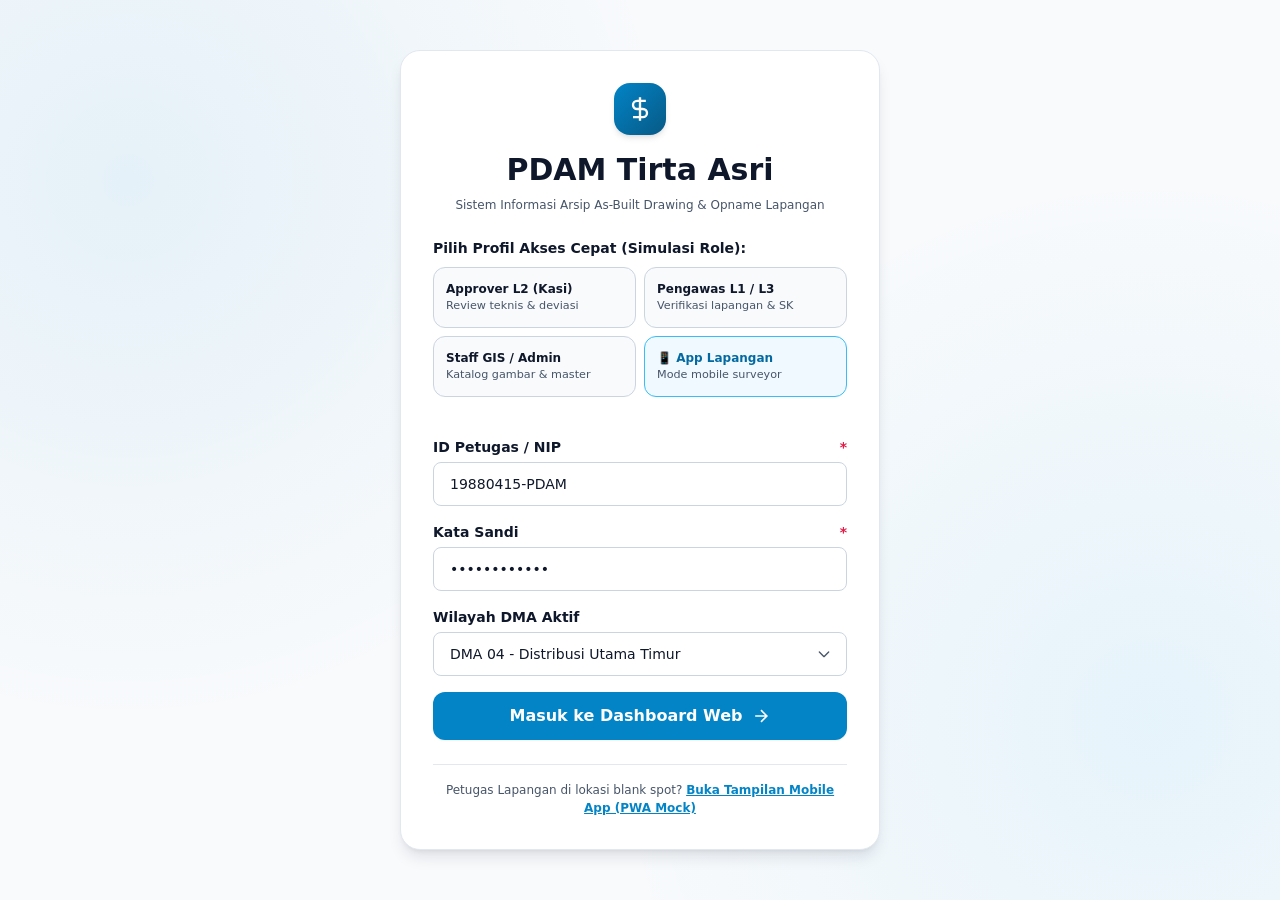
==== index.html @ b968c9d6 "feat: inisialisasi prototipe arsip as-built drawing dan opname lapangan pdam" ====
<!DOCTYPE html>
<html lang="id">
<head>
  <meta charset="UTF-8">
  <meta name="viewport" content="width=device-width, initial-scale=1.0">
  <title>Login - Sistem Arsip As-Built Drawing & Opname Lapangan PDAM</title>
  <link rel="stylesheet" href="css/00-tokens.css">
  <link rel="stylesheet" href="css/01-reset.css">
  <link rel="stylesheet" href="css/02-components.css">
  <link rel="stylesheet" href="css/03-web-layout.css">
  <style>
    .auth-page {
      min-height: 100vh;
      min-height: 100dvh;
      display: flex;
      align-items: center;
      justify-content: center;
      background: radial-gradient(circle at 10% 20%, rgba(2, 132, 199, 0.08) 0%, transparent 40%),
                  radial-gradient(circle at 90% 80%, rgba(14, 165, 233, 0.08) 0%, transparent 40%),
                  var(--color-bg-base);
      padding: var(--space-4);
    }
    .auth-card {
      width: 100%;
      max-width: 480px;
      background-color: var(--color-bg-card);
      border: 1px solid var(--color-border-subtle);
      border-radius: var(--radius-2xl);
      box-shadow: var(--shadow-lg);
      padding: var(--space-8);
      display: flex;
      flex-direction: column;
      gap: var(--space-6);
    }
    .auth-header {
      display: flex;
      flex-direction: column;
      align-items: center;
      text-align: center;
      gap: var(--space-2);
    }
    .auth-logo {
      width: 52px;
      height: 52px;
      border-radius: var(--radius-xl);
      background: linear-gradient(135deg, var(--sky-600), var(--sky-800));
      display: flex;
      align-items: center;
      justify-content: center;
      color: #ffffff;
      box-shadow: var(--shadow-md);
      margin-bottom: var(--space-2);
    }
    .role-grid {
      display: grid;
      grid-template-columns: repeat(2, 1fr);
      gap: var(--space-2);
      margin-bottom: var(--space-4);
    }
    .role-card {
      display: flex;
      flex-direction: column;
      padding: var(--space-3);
      border: 1.5px solid var(--color-border-default);
      border-radius: var(--radius-lg);
      cursor: pointer;
      transition: all var(--transition-fast);
      text-decoration: none;
      color: var(--color-text-main);
      background-color: var(--color-bg-card-subtle);
    }
    .role-card:hover {
      border-color: var(--color-primary-base);
      background-color: var(--color-primary-surface);
      transform: translateY(-2px);
    }
    .role-card__title {
      font-size: var(--font-xs);
      font-weight: var(--font-bold);
      color: var(--color-text-main);
    }
    .role-card__desc {
      font-size: 0.7rem;
      color: var(--color-text-muted);
    }
  </style>
</head>
<body class="auth-page">
  <main class="auth-card">
    <div class="auth-header">
      <div class="auth-logo" aria-hidden="true">
        <svg width="28" height="28" viewBox="0 0 24 24" fill="none" stroke="currentColor" stroke-width="2">
          <path d="M12 2v20M17 5H9.5a3.5 3.5 0 0 0 0 7h5a3.5 3.5 0 0 1 0 7H6"/>
        </svg>
      </div>
      <h1>PDAM Tirta Asri</h1>
      <p class="form-hint">Sistem Informasi Arsip As-Built Drawing & Opname Lapangan</p>
    </div>

    <!-- Simulasi Peran Cepat -->
    <div>
      <span class="form-label" style="margin-bottom: var(--space-2);">Pilih Profil Akses Cepat (Simulasi Role):</span>
      <div class="role-grid">
        <a href="dashboard.html" class="role-card">
          <span class="role-card__title">Approver L2 (Kasi)</span>
          <span class="role-card__desc">Review teknis & deviasi</span>
        </a>
        <a href="approval-inbox.html" class="role-card">
          <span class="role-card__title">Pengawas L1 / L3</span>
          <span class="role-card__desc">Verifikasi lapangan & SK</span>
        </a>
        <a href="dokumen-list.html" class="role-card">
          <span class="role-card__title">Staff GIS / Admin</span>
          <span class="role-card__desc">Katalog gambar & master</span>
        </a>
        <a href="app/index.html" class="role-card" style="border-color: var(--sky-400); background-color: var(--sky-50);">
          <span class="role-card__title" style="color: var(--sky-700);">📱 App Lapangan</span>
          <span class="role-card__desc">Mode mobile surveyor</span>
        </a>
      </div>
    </div>

    <!-- Form Login Standar -->
    <form action="dashboard.html" method="get">
      <div class="form-group">
        <label for="username" class="form-label">ID Petugas / NIP <span class="required">*</span></label>
        <input type="text" id="username" name="username" class="form-control" placeholder="Contoh: 19880415-PDAM" required value="19880415-PDAM">
      </div>

      <div class="form-group">
        <label for="password" class="form-label">Kata Sandi <span class="required">*</span></label>
        <input type="password" id="password" name="password" class="form-control" placeholder="••••••••" required value="pdamasri2026">
      </div>

      <div class="form-group">
        <label for="dma-zone" class="form-label">Wilayah DMA Aktif</label>
        <select id="dma-zone" name="dma-zone" class="form-select">
          <option value="dma-all">Semua Wilayah Pelayanan (Kantor Pusat)</option>
          <option value="dma-01">DMA 01 - Sukamaju Utara</option>
          <option value="dma-02">DMA 02 - Sukamaju Selatan</option>
          <option value="dma-04" selected>DMA 04 - Distribusi Utama Timur</option>
        </select>
      </div>

      <button type="submit" class="btn btn--primary btn--full btn--lg">
        <span>Masuk ke Dashboard Web</span>
        <svg width="20" height="20" viewBox="0 0 24 24" fill="none" stroke="currentColor" stroke-width="2">
          <path d="M5 12h14M12 5l7 7-7 7"/>
        </svg>
      </button>
    </form>

    <div style="text-align: center; border-top: 1px solid var(--color-border-subtle); padding-top: var(--space-4);">
      <p class="form-hint">Petugas Lapangan di lokasi blank spot? 
        <a href="app/index.html" style="color: var(--color-primary-base); font-weight: var(--font-bold); text-decoration: underline;">
          Buka Tampilan Mobile App (PWA Mock)
        </a>
      </p>
    </div>
  </main>
</body>
</html>
---- css/00-tokens.css ----
/**
 * ====================================================================
 * ARSIP AS-BUILT DRAWING & OPNAME LAPANGAN (PDAM / BUMD)
 * 00-tokens.css - Design Tokens & Global CSS Variables
 * ====================================================================
 * Mematuhi: .agent/rules/03-desain-ui.md & WCAG 2.1 AA
 * Spacing: Skala kelipatan 4px & 8px
 * Radius: Sudut membulat (tanpa sudut lancip)
 * ====================================================================
 */

:root {
  /* --- PALET WARNA INTI (MENGACU SLATE & SKY PALETTE) --- */
  --sky-50: #f0f9ff;
  --sky-100: #e0f2fe;
  --sky-200: #bae6fd;
  --sky-300: #7dd3fc;
  --sky-400: #38bdf8;
  --sky-500: #0ea5e9;
  --sky-600: #0284c7; /* Primary Brand PDAM */
  --sky-700: #0369a1; /* Primary Hover / High Contrast */
  --sky-800: #075985;
  --sky-900: #0c4a6e;
  --sky-950: #082f49;

  --slate-50: #f8fafc;
  --slate-100: #f1f5f9;
  --slate-200: #e2e8f0;
  --slate-300: #cbd5e1;
  --slate-400: #94a3b8;
  --slate-500: #64748b;
  --slate-600: #475569;
  --slate-700: #334155;
  --slate-800: #1e293b;
  --slate-900: #0f172a;
  --slate-950: #020617;

  /* Status Colors (WCAG AA Compliant Text & BG Pairs) */
  --green-50: #f0fdf4;
  --green-100: #dcfce7;
  --green-600: #16a34a;
  --green-700: #15803d; /* Text contrast >= 4.5:1 on green-100 */
  --green-800: #166534;

  --amber-50: #fffbeb;
  --amber-100: #fef3c7;
  --amber-600: #d97706;
  --amber-700: #b45309; /* Text contrast >= 4.5:1 on amber-100 */
  --amber-800: #92400e;

  --rose-50: #fff1f2;
  --rose-100: #ffe4e6;
  --rose-600: #e11d48;
  --rose-700: #be123c; /* Text contrast >= 4.5:1 on rose-100 */
  --rose-800: #9f1239;

  --blue-50: #eff6ff;
  --blue-100: #dbeafe;
  --blue-600: #2563eb;
  --blue-700: #1d4ed8;

  /* --- SEMANTIC TOKENS: TEMA TERANG (DEFAULT) --- */
  --color-primary-base: var(--sky-600);
  --color-primary-hover: var(--sky-700);
  --color-primary-active: var(--sky-800);
  --color-primary-surface: var(--sky-50);
  --color-primary-subtle: var(--sky-100);
  --color-primary-text: #ffffff;
  --color-primary-border: var(--sky-300);

  --color-bg-base: var(--slate-50);
  --color-bg-surface: #ffffff;
  --color-bg-card: #ffffff;
  --color-bg-card-subtle: var(--slate-50);
  --color-bg-alt: var(--slate-100);
  --color-bg-overlay: rgba(15, 23, 42, 0.6);

  --color-text-main: var(--slate-900);
  --color-text-muted: var(--slate-600);
  --color-text-subtle: var(--slate-400);
  --color-text-inverse: #ffffff;

  --color-border-subtle: var(--slate-200);
  --color-border-default: var(--slate-300);
  --color-border-strong: var(--slate-400);

  /* Status Semantic */
  --color-success-bg: var(--green-100);
  --color-success-text: var(--green-700);
  --color-success-border: #86efac;
  --color-success-base: var(--green-600);

  --color-warning-bg: var(--amber-100);
  --color-warning-text: var(--amber-800);
  --color-warning-border: #fde047;
  --color-warning-base: var(--amber-600);

  --color-danger-bg: var(--rose-100);
  --color-danger-text: var(--rose-700);
  --color-danger-border: #fca5a5;
  --color-danger-base: var(--rose-600);

  --color-info-bg: var(--blue-100);
  --color-info-text: var(--blue-700);
  --color-info-border: #93c5fd;
  --color-info-base: var(--blue-600);

  /* Offline Indicator */
  --color-offline-bg: #fef3c7;
  --color-offline-text: #92400e;
  --color-offline-border: #f59e0b;

  /* --- SPACING TOKENS (GRID KELIPATAN 4PX / 8PX) --- */
  --space-1: 4px;
  --space-2: 8px;
  --space-3: 12px;
  --space-4: 16px;
  --space-5: 20px;
  --space-6: 24px;
  --space-7: 28px;
  --space-8: 32px;
  --space-10: 40px;
  --space-12: 48px;
  --space-16: 64px;
  --space-20: 80px;

  /* --- BORDER RADIUS (TANPA SUDUT LANCIP) --- */
  --radius-xs: 4px;
  --radius-sm: 6px;
  --radius-md: 8px;
  --radius-lg: 12px;
  --radius-xl: 16px;
  --radius-2xl: 20px;
  --radius-3xl: 28px;
  --radius-full: 9999px;

  /* --- TYPOGRAPHY --- */
  --font-family: 'Plus Jakarta Sans', system-ui, -apple-system, BlinkMacSystemFont, 'Segoe UI', Roboto, Helvetica, Arial, sans-serif;
  --font-mono: ui-monospace, SFMono-Regular, Menlo, Monaco, Consolas, 'Liberation Mono', 'Courier New', monospace;

  --font-xs: 0.75rem;    /* 12px */
  --font-sm: 0.875rem;   /* 14px */
  --font-base: 1rem;     /* 16px */
  --font-lg: 1.125rem;   /* 18px */
  --font-xl: 1.25rem;    /* 20px */
  --font-2xl: 1.5rem;    /* 24px */
  --font-3xl: 1.875rem;  /* 30px */

  --font-regular: 400;
  --font-medium: 500;
  --font-semibold: 600;
  --font-bold: 700;

  --leading-none: 1;
  --leading-tight: 1.25;
  --leading-snug: 1.375;
  --leading-normal: 1.5;
  --leading-relaxed: 1.625;

  /* --- ELEVASI & SHADOW (MATERIAL 3 INSPIRED) --- */
  --shadow-xs: 0 1px 2px 0 rgba(15, 23, 42, 0.05);
  --shadow-sm: 0 1px 3px 0 rgba(15, 23, 42, 0.1), 0 1px 2px -1px rgba(15, 23, 42, 0.1);
  --shadow-md: 0 4px 6px -1px rgba(15, 23, 42, 0.1), 0 2px 4px -2px rgba(15, 23, 42, 0.1);
  --shadow-lg: 0 10px 15px -3px rgba(15, 23, 42, 0.1), 0 4px 6px -4px rgba(15, 23, 42, 0.1);
  --shadow-xl: 0 20px 25px -5px rgba(15, 23, 42, 0.1), 0 8px 10px -6px rgba(15, 23, 42, 0.1);
  --shadow-bottom-sheet: 0 -8px 24px -4px rgba(15, 23, 42, 0.15);

  /* --- MOTION / TRANSITIONS --- */
  --transition-fast: 150ms cubic-bezier(0.4, 0, 0.2, 1);
  --transition-normal: 250ms cubic-bezier(0.4, 0, 0.2, 1);
  --transition-slow: 350ms cubic-bezier(0.4, 0, 0.2, 1);

  /* --- TARGET SENTUH MINIMUM --- */
  --min-touch-target: 44px;

  /* --- VIEWPORT & SAFE AREA --- */
  --sat: env(safe-area-inset-top, 0px);
  --sab: env(safe-area-inset-bottom, 0px);
  --sal: env(safe-area-inset-left, 0px);
  --sar: env(safe-area-inset-right, 0px);

  /* Dimensi Layout Standar */
  --sidebar-width: 260px;
  --sidebar-collapsed-width: 68px;
  --topbar-height: 64px;
}

/* --- TEMA GELAP (MANUAL VIA [data-theme="dark"] DAN MEDIA QUERY) --- */
[data-theme="dark"],
:root:has(#theme-dark:checked) {
  --color-primary-base: var(--sky-500);
  --color-primary-hover: var(--sky-400);
  --color-primary-active: var(--sky-600);
  --color-primary-surface: rgba(14, 165, 233, 0.15);
  --color-primary-subtle: rgba(14, 165, 233, 0.25);
  --color-primary-text: #ffffff;
  --color-primary-border: var(--sky-700);

  --color-bg-base: #0b1120;
  --color-bg-surface: #131c31;
  --color-bg-card: #18223c;
  --color-bg-card-subtle: #1e293b;
  --color-bg-alt: #1e293b;
  --color-bg-overlay: rgba(2, 6, 23, 0.8);

  --color-text-main: #f8fafc;
  --color-text-muted: #94a3b8;
  --color-text-subtle: #64748b;
  --color-text-inverse: #0f172a;

  --color-border-subtle: #1e293b;
  --color-border-default: #334155;
  --color-border-strong: #475569;

  /* Status Colors in Dark */
  --color-success-bg: rgba(22, 163, 74, 0.2);
  --color-success-text: #86efac;
  --color-success-border: #166534;

  --color-warning-bg: rgba(217, 119, 6, 0.2);
  --color-warning-text: #fde047;
  --color-warning-border: #854d0e;

  --color-danger-bg: rgba(225, 29, 72, 0.2);
  --color-danger-text: #fca5a5;
  --color-danger-border: #9f1239;

  --color-info-bg: rgba(37, 99, 235, 0.2);
  --color-info-text: #93c5fd;
  --color-info-border: #1e40af;

  --color-offline-bg: rgba(217, 119, 6, 0.25);
  --color-offline-text: #fde047;
  --color-offline-border: #d97706;

  --shadow-sm: 0 1px 3px 0 rgba(0, 0, 0, 0.4);
  --shadow-md: 0 4px 6px -1px rgba(0, 0, 0, 0.4);
  --shadow-lg: 0 10px 15px -3px rgba(0, 0, 0, 0.5);
}
---- css/02-components.css ----
/**
 * ====================================================================
 * ARSIP AS-BUILT DRAWING & OPNAME LAPANGAN (PDAM / BUMD)
 * 02-components.css - Reusable UI Components (Atomic Design)
 * ====================================================================
 * Mematuhi: .agent/rules/03-desain-ui.md
 * - Murni CSS3, Bebas JavaScript
 * - Interaktivitas dengan :target, :checked, :has(), dan <details>
 * - Target sentuh min 44px
 * - Tanpa sudut lancip (border-radius konsisten)
 * ====================================================================
 */

/* ====================================================================
   1. ATOMS: BUTTONS (.btn)
   ==================================================================== */
.btn {
  display: inline-flex;
  align-items: center;
  justify-content: center;
  gap: var(--space-2);
  min-height: var(--min-touch-target);
  padding: 0 var(--space-4);
  font-family: var(--font-family);
  font-size: var(--font-sm);
  font-weight: var(--font-semibold);
  line-height: var(--leading-none);
  border-radius: var(--radius-md);
  border: 1px solid transparent;
  transition: background-color var(--transition-fast), 
              border-color var(--transition-fast), 
              box-shadow var(--transition-fast), 
              transform var(--transition-fast);
  white-space: nowrap;
  user-select: none;
}

.btn:active {
  transform: translateY(1px);
}

.btn--primary {
  background-color: var(--color-primary-base);
  color: var(--color-primary-text);
  box-shadow: var(--shadow-xs);
}

.btn--primary:hover {
  background-color: var(--color-primary-hover);
  box-shadow: var(--shadow-sm);
}

.btn--secondary {
  background-color: var(--slate-100);
  color: var(--slate-800);
  border-color: var(--slate-200);
}

.btn--secondary:hover {
  background-color: var(--slate-200);
  border-color: var(--slate-300);
}

.btn--outline {
  background-color: transparent;
  color: var(--color-text-main);
  border-color: var(--color-border-default);
}

.btn--outline:hover {
  background-color: var(--color-primary-surface);
  border-color: var(--color-primary-base);
  color: var(--color-primary-base);
}

.btn--danger {
  background-color: var(--color-danger-base);
  color: #ffffff;
}

.btn--danger:hover {
  background-color: var(--rose-700);
}

.btn--success {
  background-color: var(--color-success-base);
  color: #ffffff;
}

.btn--success:hover {
  background-color: var(--green-700);
}

.btn--warning {
  background-color: var(--color-warning-base);
  color: #ffffff;
}

.btn--warning:hover {
  background-color: var(--amber-700);
}

.btn--sm {
  min-height: 38px;
  padding: 0 var(--space-3);
  font-size: var(--font-xs);
  border-radius: var(--radius-sm);
}

.btn--lg {
  min-height: 48px;
  padding: 0 var(--space-6);
  font-size: var(--font-base);
  border-radius: var(--radius-lg);
}

.btn--icon {
  width: var(--min-touch-target);
  height: var(--min-touch-target);
  min-width: var(--min-touch-target);
  padding: 0;
  border-radius: var(--radius-md);
}

.btn--icon.btn--circle {
  border-radius: var(--radius-full);
}

.btn--full {
  width: 100%;
}

/* Floating Action Button (FAB) */
.btn--fab {
  position: fixed;
  bottom: calc(var(--space-6) + var(--sab));
  right: var(--space-6);
  width: 56px;
  height: 56px;
  border-radius: var(--radius-full);
  background-color: var(--color-primary-base);
  color: #ffffff;
  box-shadow: var(--shadow-lg);
  z-index: 40;
  display: flex;
  align-items: center;
  justify-content: center;
  transition: transform var(--transition-fast), box-shadow var(--transition-fast);
}

.btn--fab:hover {
  transform: scale(1.05);
  box-shadow: var(--shadow-xl);
  background-color: var(--color-primary-hover);
}

/* ====================================================================
   2. ATOMS: BADGES & CHIPS
   ==================================================================== */
.badge {
  display: inline-flex;
  align-items: center;
  gap: var(--space-1);
  padding: var(--space-1) var(--space-3);
  font-size: var(--font-xs);
  font-weight: var(--font-semibold);
  line-height: var(--leading-none);
  border-radius: var(--radius-full);
  border: 1px solid transparent;
  white-space: nowrap;
}

.badge--success {
  background-color: var(--color-success-bg);
  color: var(--color-success-text);
  border-color: var(--color-success-border);
}

.badge--warning {
  background-color: var(--color-warning-bg);
  color: var(--color-warning-text);
  border-color: var(--color-warning-border);
}

.badge--danger {
  background-color: var(--color-danger-bg);
  color: var(--color-danger-text);
  border-color: var(--color-danger-border);
}

.badge--info {
  background-color: var(--color-info-bg);
  color: var(--color-info-text);
  border-color: var(--color-info-border);
}

.badge--neutral {
  background-color: var(--slate-100);
  color: var(--slate-700);
  border-color: var(--slate-300);
}

/* Dot indicator in badge */
.badge__dot {
  width: 6px;
  height: 6px;
  border-radius: var(--radius-full);
  background-color: currentColor;
}

/* Filter Chips */
.chip-group {
  display: flex;
  flex-wrap: wrap;
  gap: var(--space-2);
  align-items: center;
}

.chip {
  display: inline-flex;
  align-items: center;
  gap: var(--space-2);
  min-height: 38px;
  padding: 0 var(--space-4);
  font-size: var(--font-sm);
  font-weight: var(--font-medium);
  border-radius: var(--radius-full);
  border: 1.5px solid var(--color-border-default);
  background-color: var(--color-bg-surface);
  color: var(--color-text-muted);
  cursor: pointer;
  transition: all var(--transition-fast);
}

.chip:hover {
  border-color: var(--color-primary-base);
  color: var(--color-primary-base);
  background-color: var(--color-primary-surface);
}

.chip--active,
.chip.is-active {
  border-color: var(--color-primary-base);
  background-color: var(--color-primary-surface);
  color: var(--color-primary-base);
  font-weight: var(--font-semibold);
}

/* ====================================================================
   3. MOLECULES: FORM CONTROLS
   ==================================================================== */
.form-group {
  display: flex;
  flex-direction: column;
  gap: var(--space-1);
  margin-bottom: var(--space-4);
}

.form-label {
  font-size: var(--font-sm);
  font-weight: var(--font-semibold);
  color: var(--color-text-main);
  display: flex;
  align-items: center;
  justify-content: space-between;
}

.form-label .required {
  color: var(--color-danger-base);
  margin-left: var(--space-1);
}

.form-control,
.form-select {
  width: 100%;
  min-height: var(--min-touch-target);
  padding: var(--space-2) var(--space-4);
  font-size: var(--font-sm);
  color: var(--color-text-main);
  background-color: var(--color-bg-surface);
  border: 1.5px solid var(--color-border-default);
  border-radius: var(--radius-md);
  transition: border-color var(--transition-fast), box-shadow var(--transition-fast);
}

.form-control:hover,
.form-select:hover {
  border-color: var(--slate-400);
}

.form-control:focus,
.form-select:focus {
  border-color: var(--color-primary-base);
  box-shadow: 0 0 0 3px var(--sky-100);
}

.form-select {
  appearance: none;
  background-image: url("data:image/svg+xml,%3Csvg xmlns='http://www.w3.org/2000/svg' fill='none' viewBox='0 0 24 24' stroke='%23475569'%3E%3Cpath stroke-linecap='round' stroke-linejoin='round' stroke-width='2' d='M19 9l-7 7-7-7'%3E%3C/path%3E%3C/svg%3E");
  background-repeat: no-repeat;
  background-position: right 14px center;
  background-size: 16px;
  padding-right: var(--space-8);
}

textarea.form-control {
  min-height: 96px;
  padding: var(--space-3) var(--space-4);
  resize: vertical;
}

.form-hint {
  font-size: var(--font-xs);
  color: var(--color-text-muted);
}

.form-error {
  font-size: var(--font-xs);
  color: var(--color-danger-base);
  font-weight: var(--font-medium);
  display: flex;
  align-items: center;
  gap: var(--space-1);
}

.form-control.is-invalid,
.form-select.is-invalid {
  border-color: var(--color-danger-base);
  background-color: var(--rose-50);
}

.form-control.is-invalid:focus {
  box-shadow: 0 0 0 3px var(--rose-100);
}

/* Mock File Upload Dropzone */
.upload-dropzone {
  border: 2px dashed var(--color-border-default);
  border-radius: var(--radius-lg);
  padding: var(--space-6);
  text-align: center;
  background-color: var(--color-bg-card-subtle);
  cursor: pointer;
  transition: all var(--transition-fast);
  display: flex;
  flex-direction: column;
  align-items: center;
  justify-content: center;
  gap: var(--space-2);
}

.upload-dropzone:hover {
  border-color: var(--color-primary-base);
  background-color: var(--color-primary-surface);
}

/* ====================================================================
   4. MOLECULES: CARDS
   ==================================================================== */
.card {
  background-color: var(--color-bg-card);
  border: 1px solid var(--color-border-subtle);
  border-radius: var(--radius-xl);
  box-shadow: var(--shadow-sm);
  overflow: hidden;
  display: flex;
  flex-direction: column;
}

.card__header {
  padding: var(--space-4) var(--space-5);
  border-bottom: 1px solid var(--color-border-subtle);
  display: flex;
  align-items: center;
  justify-content: space-between;
  gap: var(--space-3);
  background-color: var(--color-bg-card);
}

.card__title {
  font-size: var(--font-lg);
  font-weight: var(--font-bold);
  color: var(--color-text-main);
  display: flex;
  align-items: center;
  gap: var(--space-2);
}

.card__body {
  padding: var(--space-5);
  flex: 1;
}

.card__footer {
  padding: var(--space-4) var(--space-5);
  border-top: 1px solid var(--color-border-subtle);
  background-color: var(--color-bg-card-subtle);
  display: flex;
  align-items: center;
  justify-content: flex-end;
  gap: var(--space-3);
}

/* Stat Card (Dashboard Metrics) */
.stat-card {
  background-color: var(--color-bg-card);
  border: 1px solid var(--color-border-subtle);
  border-radius: var(--radius-xl);
  padding: var(--space-5);
  box-shadow: var(--shadow-sm);
  display: flex;
  flex-direction: column;
  gap: var(--space-3);
  position: relative;
  overflow: hidden;
  transition: transform var(--transition-fast), box-shadow var(--transition-fast);
}

.stat-card:hover {
  transform: translateY(-2px);
  box-shadow: var(--shadow-md);
}

.stat-card__top {
  display: flex;
  align-items: center;
  justify-content: space-between;
}

.stat-card__icon {
  width: 44px;
  height: 44px;
  border-radius: var(--radius-lg);
  display: flex;
  align-items: center;
  justify-content: center;
  background-color: var(--color-primary-surface);
  color: var(--color-primary-base);
}

.stat-card__icon--success {
  background-color: var(--color-success-bg);
  color: var(--color-success-text);
}

.stat-card__icon--warning {
  background-color: var(--color-warning-bg);
  color: var(--color-warning-text);
}

.stat-card__icon--danger {
  background-color: var(--color-danger-bg);
  color: var(--color-danger-text);
}

.stat-card__value {
  font-size: var(--font-3xl);
  font-weight: var(--font-bold);
  color: var(--color-text-main);
  line-height: var(--leading-none);
}

.stat-card__label {
  font-size: var(--font-sm);
  font-weight: var(--font-medium);
  color: var(--color-text-muted);
}

.stat-card__delta {
  font-size: var(--font-xs);
  display: flex;
  align-items: center;
  gap: var(--space-1);
}

/* Task Card (App View List) */
.task-card {
  background-color: var(--color-bg-card);
  border: 1px solid var(--color-border-default);
  border-radius: var(--radius-lg);
  padding: var(--space-4);
  box-shadow: var(--shadow-xs);
  display: flex;
  flex-direction: column;
  gap: var(--space-3);
  transition: all var(--transition-fast);
}

.task-card:hover {
  border-color: var(--color-primary-base);
  box-shadow: var(--shadow-sm);
}

/* ====================================================================
   5. MOLECULES: DATA TABLES
   ==================================================================== */
.table-container {
  width: 100%;
  overflow-x: auto;
  border: 1px solid var(--color-border-subtle);
  border-radius: var(--radius-lg);
  background-color: var(--color-bg-card);
  box-shadow: var(--shadow-xs);
}

.data-table {
  width: 100%;
  border-collapse: collapse;
}

.data-table th {
  background-color: var(--slate-100);
  padding: var(--space-3) var(--space-4);
  font-size: var(--font-xs);
  font-weight: var(--font-bold);
  color: var(--color-text-muted);
  text-transform: uppercase;
  letter-spacing: 0.05em;
  border-bottom: 1.5px solid var(--color-border-default);
  white-space: nowrap;
}

.data-table td {
  padding: var(--space-3) var(--space-4);
  font-size: var(--font-sm);
  color: var(--color-text-main);
  border-bottom: 1px solid var(--color-border-subtle);
}

.data-table tbody tr:hover {
  background-color: var(--slate-50);
}

.data-table tbody tr:last-child td {
  border-bottom: none;
}

/* ====================================================================
   6. ORGANISMS: MODAL POPUP DENGAN :target
   ==================================================================== */
.modal {
  position: fixed;
  inset: 0;
  display: none;
  align-items: center;
  justify-content: center;
  padding: var(--space-4);
  z-index: 100;
}

.modal:target {
  display: flex;
}

.modal__backdrop {
  position: fixed;
  inset: 0;
  background-color: var(--color-bg-overlay);
  backdrop-filter: blur(2px);
  z-index: 101;
}

.modal__dialog {
  position: relative;
  z-index: 102;
  background-color: var(--color-bg-card);
  border-radius: var(--radius-2xl);
  box-shadow: var(--shadow-xl);
  width: 100%;
  max-width: 540px;
  max-height: 90vh;
  display: flex;
  flex-direction: column;
  overflow: hidden;
  animation: modalIn var(--transition-normal);
}

.modal__dialog--lg {
  max-width: 780px;
}

@keyframes modalIn {
  from {
    opacity: 0;
    transform: scale(0.95) translateY(10px);
  }
  to {
    opacity: 1;
    transform: scale(1) translateY(0);
  }
}

.modal__header {
  padding: var(--space-4) var(--space-6);
  border-bottom: 1px solid var(--color-border-subtle);
  display: flex;
  align-items: center;
  justify-content: space-between;
}

.modal__title {
  font-size: var(--font-lg);
  font-weight: var(--font-bold);
  color: var(--color-text-main);
}

.modal__close {
  display: inline-flex;
  align-items: center;
  justify-content: center;
  width: 36px;
  height: 36px;
  border-radius: var(--radius-full);
  color: var(--color-text-muted);
  font-size: var(--font-xl);
  line-height: 1;
}

.modal__close:hover {
  background-color: var(--slate-100);
  color: var(--color-text-main);
}

.modal__body {
  padding: var(--space-6);
  overflow-y: auto;
  flex: 1;
}

.modal__footer {
  padding: var(--space-4) var(--space-6);
  border-top: 1px solid var(--color-border-subtle);
  background-color: var(--color-bg-card-subtle);
  display: flex;
  align-items: center;
  justify-content: flex-end;
  gap: var(--space-3);
}

/* ====================================================================
   7. ORGANISMS: BOTTOM SHEET (M3 STYLE DENGAN :target)
   ==================================================================== */
.bottom-sheet {
  position: fixed;
  inset: 0;
  display: none;
  align-items: flex-end;
  justify-content: center;
  z-index: 100;
}

.bottom-sheet:target {
  display: flex;
}

.bottom-sheet__backdrop {
  position: fixed;
  inset: 0;
  background-color: var(--color-bg-overlay);
  backdrop-filter: blur(2px);
  z-index: 101;
}

.bottom-sheet__content {
  position: relative;
  z-index: 102;
  background-color: var(--color-bg-card);
  border-radius: var(--radius-3xl) var(--radius-3xl) 0 0;
  box-shadow: var(--shadow-bottom-sheet);
  width: 100%;
  max-width: 480px;
  padding: var(--space-5) var(--space-6) calc(var(--space-6) + var(--sab));
  max-height: 85vh;
  overflow-y: auto;
  animation: sheetUp var(--transition-normal);
}

@keyframes sheetUp {
  from {
    transform: translateY(100%);
  }
  to {
    transform: translateY(0);
  }
}

.bottom-sheet__handle {
  width: 40px;
  height: 4px;
  background-color: var(--color-border-default);
  border-radius: var(--radius-full);
  margin: 0 auto var(--space-4);
}

/* ====================================================================
   8. ATOMS & MOLECULES: OFFLINE BANNER
   ==================================================================== */
.offline-banner {
  background-color: var(--color-offline-bg);
  color: var(--color-offline-text);
  border: 1px solid var(--color-offline-border);
  border-radius: var(--radius-md);
  padding: var(--space-2) var(--space-4);
  font-size: var(--font-xs);
  font-weight: var(--font-semibold);
  display: flex;
  align-items: center;
  gap: var(--space-2);
  margin-bottom: var(--space-4);
  box-shadow: var(--shadow-xs);
}

.offline-banner__icon {
  display: inline-block;
  width: 18px;
  height: 18px;
  flex-shrink: 0;
}

/* ====================================================================
   9. MOLECULES: ACCORDION DENGAN <details><summary>
   ==================================================================== */
.accordion {
  border: 1px solid var(--color-border-subtle);
  border-radius: var(--radius-lg);
  overflow: hidden;
  margin-bottom: var(--space-3);
  background-color: var(--color-bg-card);
}

.accordion summary {
  padding: var(--space-3) var(--space-4);
  font-size: var(--font-sm);
  font-weight: var(--font-semibold);
  color: var(--color-text-main);
  background-color: var(--color-bg-card);
  cursor: pointer;
  display: flex;
  align-items: center;
  justify-content: space-between;
  user-select: none;
  min-height: var(--min-touch-target);
  transition: background-color var(--transition-fast);
}

.accordion summary::-webkit-details-marker {
  display: none;
}

.accordion summary::after {
  content: '';
  width: 8px;
  height: 8px;
  border-right: 2px solid var(--color-text-muted);
  border-bottom: 2px solid var(--color-text-muted);
  transform: rotate(45deg);
  transition: transform var(--transition-fast);
}

.accordion[open] summary::after {
  transform: rotate(-135deg);
}

.accordion summary:hover {
  background-color: var(--slate-50);
}

.accordion__content {
  padding: var(--space-4);
  border-top: 1px solid var(--color-border-subtle);
  background-color: var(--color-bg-surface);
}

/* ====================================================================
   10. MOLECULES: STEPPER (3-LEVEL APPROVAL FLOW)
   ==================================================================== */
.stepper {
  display: flex;
  flex-direction: column;
  gap: var(--space-4);
  position: relative;
  padding-left: var(--space-8);
}

.stepper::before {
  content: '';
  position: absolute;
  top: 12px;
  bottom: 12px;
  left: 15px;
  width: 2px;
  background-color: var(--color-border-default);
}

.stepper__step {
  position: relative;
  display: flex;
  flex-direction: column;
  gap: var(--space-1);
}

.stepper__circle {
  position: absolute;
  left: calc(-1 * var(--space-8) + 1px);
  top: 0;
  width: 30px;
  height: 30px;
  border-radius: var(--radius-full);
  background-color: var(--color-bg-surface);
  border: 2px solid var(--color-border-default);
  display: flex;
  align-items: center;
  justify-content: center;
  font-size: var(--font-xs);
  font-weight: var(--font-bold);
  color: var(--color-text-muted);
}

.stepper__step--completed .stepper__circle {
  background-color: var(--color-success-base);
  border-color: var(--color-success-base);
  color: #ffffff;
}

.stepper__step--current .stepper__circle {
  background-color: var(--color-primary-base);
  border-color: var(--color-primary-base);
  color: #ffffff;
  box-shadow: 0 0 0 4px var(--sky-100);
}

.stepper__title {
  font-size: var(--font-sm);
  font-weight: var(--font-bold);
  color: var(--color-text-main);
}

.stepper__desc {
  font-size: var(--font-xs);
  color: var(--color-text-muted);
}

/* ====================================================================
   11. ORGANISMS: BLUEPRINT & CAD DRAWING MOCK VIEWER
   ==================================================================== */
.blueprint-box {
  background-color: #0c1a30;
  border-radius: var(--radius-xl);
  border: 1px solid #1e3a5f;
  position: relative;
  overflow: hidden;
  box-shadow: inset 0 2px 8px rgba(0, 0, 0, 0.4);
}

.blueprint-grid {
  background-image: 
    linear-gradient(rgba(30, 58, 95, 0.4) 1px, transparent 1px),
    linear-gradient(90deg, rgba(30, 58, 95, 0.4) 1px, transparent 1px);
  background-size: 20px 20px;
  width: 100%;
  min-height: 400px;
  position: relative;
  display: flex;
  align-items: center;
  justify-content: center;
  padding: var(--space-4);
  overflow: auto;
}

.blueprint-toolbar {
  position: absolute;
  top: var(--space-3);
  right: var(--space-3);
  display: flex;
  gap: var(--space-2);
  background-color: rgba(15, 23, 42, 0.85);
  backdrop-filter: blur(4px);
  padding: var(--space-1);
  border-radius: var(--radius-lg);
  border: 1px solid rgba(255, 255, 255, 0.1);
  z-index: 10;
}

.blueprint-toolbar .btn--sm {
  color: #ffffff;
  border-color: rgba(255, 255, 255, 0.2);
}

.blueprint-toolbar .btn--sm:hover {
  background-color: rgba(255, 255, 255, 0.15);
}

.blueprint-stamp {
  position: absolute;
  bottom: var(--space-4);
  left: var(--space-4);
  border: 2px solid #22c55e;
  color: #22c55e;
  padding: var(--space-2) var(--space-3);
  border-radius: var(--radius-md);
  font-size: var(--font-xs);
  font-weight: var(--font-bold);
  letter-spacing: 0.1em;
  text-transform: uppercase;
  transform: rotate(-3deg);
  background-color: rgba(34, 197, 94, 0.1);
}

/* ====================================================================
   12. ATOMS: CHARTS & METERS (MURNI CSS)
   ==================================================================== */
.css-donut-chart {
  width: 120px;
  height: 120px;
  border-radius: var(--radius-full);
  background: conic-gradient(
    var(--color-success-base) 0% 70%,
    var(--color-warning-base) 70% 88%,
    var(--color-danger-base) 88% 100%
  );
  position: relative;
  display: flex;
  align-items: center;
  justify-content: center;
  margin: 0 auto;
}

.css-donut-chart::before {
  content: '';
  position: absolute;
  width: 80px;
  height: 80px;
  border-radius: var(--radius-full);
  background-color: var(--color-bg-card);
}

.css-donut-chart__label {
  position: relative;
  font-size: var(--font-base);
  font-weight: var(--font-bold);
  color: var(--color-text-main);
  text-align: center;
}

.css-bar-group {
  display: flex;
  flex-direction: column;
  gap: var(--space-2);
}

.css-bar-item {
  display: flex;
  flex-direction: column;
  gap: var(--space-1);
}

.css-bar-header {
  display: flex;
  justify-content: space-between;
  font-size: var(--font-xs);
  font-weight: var(--font-semibold);
  color: var(--color-text-muted);
}

.css-bar-track {
  width: 100%;
  height: 10px;
  background-color: var(--slate-200);
  border-radius: var(--radius-full);
  overflow: hidden;
}

.css-bar-fill {
  height: 100%;
  border-radius: var(--radius-full);
}

.css-bar-fill--primary { background-color: var(--color-primary-base); }
.css-bar-fill--success { background-color: var(--color-success-base); }
.css-bar-fill--warning { background-color: var(--color-warning-base); }
.css-bar-fill--danger { background-color: var(--color-danger-base); }

/* ====================================================================
   13. ALERTS & CALLOUTS
   ==================================================================== */
.alert {
  padding: var(--space-4);
  border-radius: var(--radius-lg);
  border-left: 4px solid;
  margin-bottom: var(--space-4);
  display: flex;
  gap: var(--space-3);
  font-size: var(--font-sm);
}

.alert--info {
  background-color: var(--color-info-bg);
  color: var(--color-info-text);
  border-color: var(--color-info-base);
}

.alert--success {
  background-color: var(--color-success-bg);
  color: var(--color-success-text);
  border-color: var(--color-success-base);
}

.alert--warning {
  background-color: var(--color-warning-bg);
  color: var(--color-warning-text);
  border-color: var(--color-warning-base);
}

.alert--danger {
  background-color: var(--color-danger-bg);
  color: var(--color-danger-text);
  border-color: var(--color-danger-base);
}
---- css/03-web-layout.css ----
/**
 * ====================================================================
 * ARSIP AS-BUILT DRAWING & OPNAME LAPANGAN (PDAM / BUMD)
 * 03-web-layout.css - Web Layout & Responsive Grid
 * ====================================================================
 * Layout Desktop (1280px+), Tablet (768px-1024px), Mobile (<768px)
 * Zero horizontal overflow pada layar 360px
 * Sidebar Drawer CSS-only via :target
 * ====================================================================
 */

/* ====================================================================
   1. APP SHELL LAYOUT (DESKTOP FIRST)
   ==================================================================== */
.web-shell {
  display: flex;
  min-height: 100vh;
  min-height: 100dvh;
  background-color: var(--color-bg-base);
}

/* TOPBAR */
.web-topbar {
  position: fixed;
  top: 0;
  left: 0;
  right: 0;
  height: var(--topbar-height);
  background-color: var(--color-bg-surface);
  border-bottom: 1px solid var(--color-border-subtle);
  display: flex;
  align-items: center;
  justify-content: space-between;
  padding: 0 var(--space-6);
  z-index: 30;
  box-shadow: var(--shadow-xs);
}

.web-topbar__brand {
  display: flex;
  align-items: center;
  gap: var(--space-3);
  font-weight: var(--font-bold);
  font-size: var(--font-base);
  color: var(--color-text-main);
  text-decoration: none;
}

.web-topbar__logo {
  width: 36px;
  height: 36px;
  border-radius: var(--radius-md);
  background: linear-gradient(135deg, var(--sky-600), var(--sky-800));
  display: flex;
  align-items: center;
  justify-content: center;
  color: #ffffff;
}

.web-topbar__brand-text {
  display: flex;
  flex-direction: column;
}

.web-topbar__brand-title {
  font-size: var(--font-sm);
  font-weight: var(--font-bold);
  color: var(--color-text-main);
  letter-spacing: -0.01em;
}

.web-topbar__brand-sub {
  font-size: var(--font-xs);
  font-weight: var(--font-medium);
  color: var(--color-primary-base);
}

.web-topbar__actions {
  display: flex;
  align-items: center;
  gap: var(--space-3);
}

.web-topbar__role-pill {
  display: inline-flex;
  align-items: center;
  gap: var(--space-2);
  padding: var(--space-1) var(--space-3);
  background-color: var(--slate-100);
  border-radius: var(--radius-full);
  font-size: var(--font-xs);
  font-weight: var(--font-medium);
  color: var(--color-text-muted);
}

.web-topbar__menu-toggle {
  display: none;
}

/* SIDEBAR DESKTOP */
.web-sidebar {
  width: var(--sidebar-width);
  position: fixed;
  top: var(--topbar-height);
  bottom: 0;
  left: 0;
  background-color: var(--color-bg-surface);
  border-right: 1px solid var(--color-border-subtle);
  display: flex;
  flex-direction: column;
  justify-content: space-between;
  padding: var(--space-4) 0;
  z-index: 25;
  overflow-y: auto;
}

.sidebar__section {
  display: flex;
  flex-direction: column;
  gap: var(--space-1);
  padding: 0 var(--space-3);
}

.sidebar__heading {
  font-size: var(--font-xs);
  font-weight: var(--font-bold);
  color: var(--color-text-subtle);
  text-transform: uppercase;
  letter-spacing: 0.05em;
  padding: var(--space-2) var(--space-3);
}

.sidebar__link {
  display: flex;
  align-items: center;
  justify-content: space-between;
  padding: var(--space-2) var(--space-3);
  font-size: var(--font-sm);
  font-weight: var(--font-medium);
  color: var(--color-text-muted);
  border-radius: var(--radius-md);
  transition: all var(--transition-fast);
  min-height: 44px;
}

.sidebar__link-content {
  display: flex;
  align-items: center;
  gap: var(--space-3);
}

.sidebar__link-icon {
  width: 20px;
  height: 20px;
  flex-shrink: 0;
}

.sidebar__link:hover {
  background-color: var(--slate-100);
  color: var(--color-text-main);
}

.sidebar__link.is-active,
.sidebar__link--active {
  background-color: var(--color-primary-surface);
  color: var(--color-primary-base);
  font-weight: var(--font-semibold);
}

.sidebar__footer {
  padding: var(--space-4) var(--space-3) 0;
  border-top: 1px solid var(--color-border-subtle);
}

/* MAIN CONTENT AREA */
.web-main {
  flex: 1;
  margin-left: var(--sidebar-width);
  margin-top: var(--topbar-height);
  padding: var(--space-6);
  min-width: 0; /* Mencegah overflow flexbox */
  background-color: var(--color-bg-base);
  min-height: calc(100vh - var(--topbar-height));
}

.web-container {
  max-width: 1400px;
  margin: 0 auto;
  display: flex;
  flex-direction: column;
  gap: var(--space-6);
}

/* ====================================================================
   2. BREADCRUMB & PAGE HEADER
   ==================================================================== */
.breadcrumb {
  display: flex;
  align-items: center;
  gap: var(--space-2);
  font-size: var(--font-xs);
  color: var(--color-text-muted);
  flex-wrap: wrap;
}

.breadcrumb__separator {
  color: var(--color-text-subtle);
}

.breadcrumb__link:hover {
  color: var(--color-primary-base);
  text-decoration: underline;
}

.breadcrumb__current {
  color: var(--color-text-main);
  font-weight: var(--font-semibold);
}

.page-header {
  display: flex;
  flex-direction: column;
  gap: var(--space-2);
}

@media (min-width: 768px) {
  .page-header {
    flex-direction: row;
    align-items: center;
    justify-content: space-between;
  }
}

.page-header__actions {
  display: flex;
  align-items: center;
  gap: var(--space-3);
  flex-wrap: wrap;
}

.page-header__title {
  font-size: var(--font-2xl);
  font-weight: var(--font-bold);
  color: var(--color-text-main);
}

.page-header__desc {
  font-size: var(--font-sm);
  color: var(--color-text-muted);
}

/* ====================================================================
   3. GRID LAYOUT SYSTEM
   ==================================================================== */
.grid-stats {
  display: grid;
  grid-template-columns: repeat(auto-fit, minmax(240px, 1fr));
  gap: var(--space-4);
}

.grid-2col {
  display: grid;
  grid-template-columns: 1fr;
  gap: var(--space-6);
}

@media (min-width: 1024px) {
  .grid-2col {
    grid-template-columns: repeat(2, 1fr);
  }
}

.grid-split-viewer {
  display: grid;
  grid-template-columns: 1fr;
  gap: var(--space-6);
}

@media (min-width: 1025px) {
  .grid-split-viewer {
    grid-template-columns: 65% calc(35% - var(--space-6));
    align-items: start;
  }
}

/* ====================================================================
   4. FILTER BAR / SEARCH TOOLBAR
   ==================================================================== */
.filter-bar {
  background-color: var(--color-bg-card);
  border: 1px solid var(--color-border-subtle);
  border-radius: var(--radius-xl);
  padding: var(--space-4);
  display: flex;
  flex-direction: column;
  gap: var(--space-3);
  box-shadow: var(--shadow-xs);
}

@media (min-width: 768px) {
  .filter-bar {
    flex-direction: row;
    align-items: center;
    justify-content: space-between;
  }
}

.filter-bar__group {
  display: flex;
  align-items: center;
  gap: var(--space-2);
  flex-wrap: wrap;
}

.filter-search-box {
  position: relative;
  min-width: 260px;
  flex: 1;
}

.filter-search-box .form-control {
  padding-left: var(--space-10);
}

.filter-search-icon {
  position: absolute;
  left: 14px;
  top: 50%;
  transform: translateY(-50%);
  color: var(--color-text-subtle);
  pointer-events: none;
}

/* ====================================================================
   5. MOBILE DRAWER SIDEBAR DENGAN :target
   ==================================================================== */
.mobile-drawer-overlay {
  display: none;
}

@media (max-width: 767px) {
  .web-sidebar {
    position: fixed;
    top: 0;
    bottom: 0;
    left: -280px;
    width: 280px;
    transition: transform var(--transition-normal);
    z-index: 100;
    box-shadow: var(--shadow-xl);
  }

  .web-main {
    margin-left: 0;
    padding: var(--space-4);
  }

  .web-topbar {
    padding: 0 var(--space-4);
  }

  .web-topbar__menu-toggle {
    display: inline-flex;
    align-items: center;
    justify-content: center;
    width: var(--min-touch-target);
    height: var(--min-touch-target);
    border-radius: var(--radius-md);
    color: var(--color-text-main);
  }

  /* Drawer Target */
  #sidebar-drawer:target {
    transform: translateX(280px);
  }

  #sidebar-drawer:target + .mobile-drawer-overlay {
    display: block;
    position: fixed;
    inset: 0;
    background-color: var(--color-bg-overlay);
    backdrop-filter: blur(2px);
    z-index: 99;
  }
}

/* TABLET MODE (768px - 1024px) */
@media (min-width: 768px) and (max-width: 1024px) {
  :root {
    --sidebar-width: var(--sidebar-collapsed-width);
  }

  .sidebar__heading,
  .sidebar__link span,
  .sidebar__link .badge {
    display: none;
  }

  .sidebar__link {
    justify-content: center;
    padding: var(--space-2);
  }

  .sidebar__link-content {
    gap: 0;
  }

  .sidebar__link-icon {
    width: 24px;
    height: 24px;
  }
}
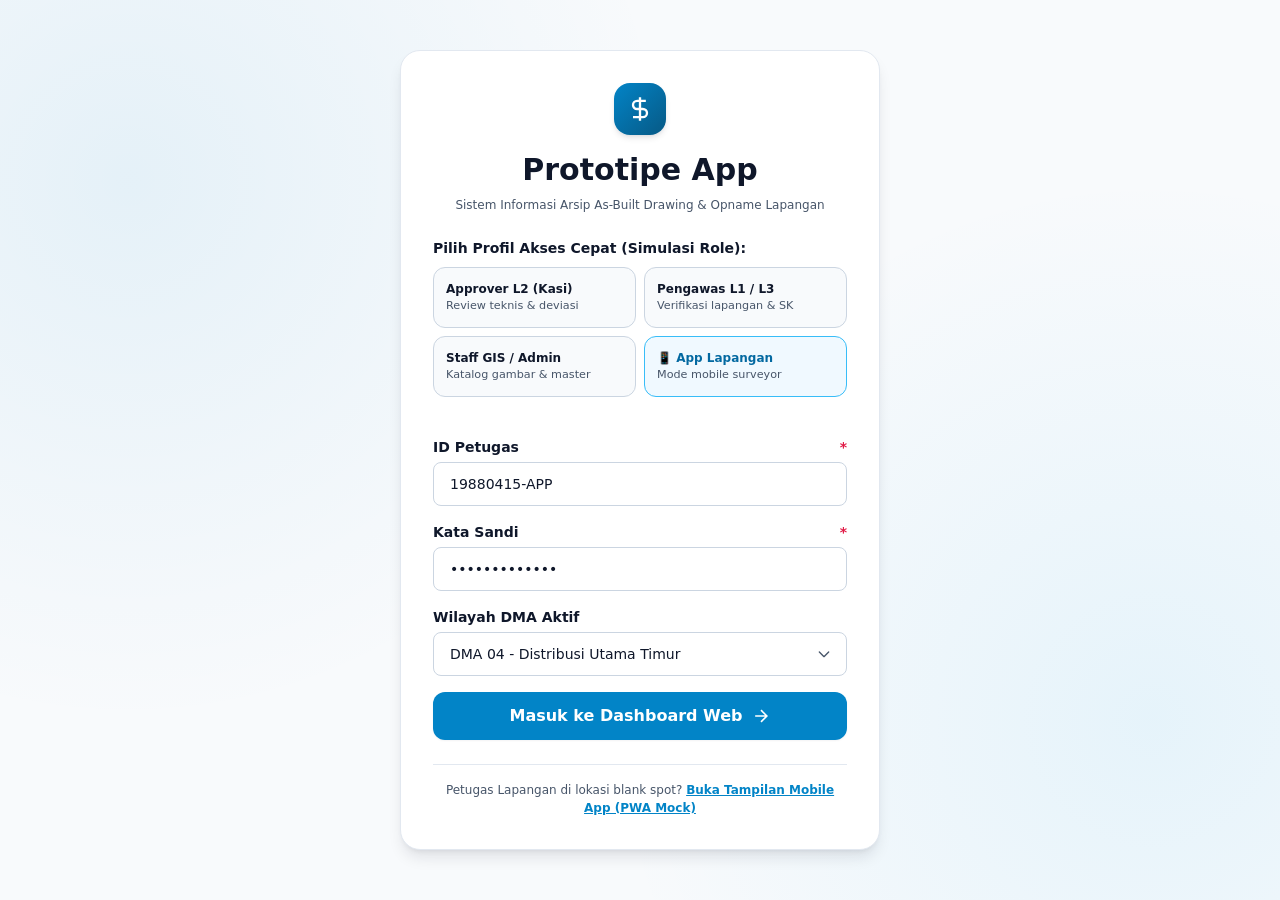
==== commit 53b85102: "fix: perbaikan tab approval inbox, target sentuh, kontras wcag, dan penamaan prototipe app" ====
--- a/index.html
+++ b/index.html
@@ -3,7 +3,7 @@
 <head>
   <meta charset="UTF-8">
   <meta name="viewport" content="width=device-width, initial-scale=1.0">
-  <title>Login - Sistem Arsip As-Built Drawing & Opname Lapangan PDAM</title>
+  <title>Login - Sistem Arsip As-Built Drawing & Opname Lapangan - Prototipe App</title>
   <link rel="stylesheet" href="css/00-tokens.css">
   <link rel="stylesheet" href="css/01-reset.css">
   <link rel="stylesheet" href="css/02-components.css">
@@ -93,7 +93,7 @@
           <path d="M12 2v20M17 5H9.5a3.5 3.5 0 0 0 0 7h5a3.5 3.5 0 0 1 0 7H6"/>
         </svg>
       </div>
-      <h1>PDAM Tirta Asri</h1>
+      <h1>Prototipe App</h1>
       <p class="form-hint">Sistem Informasi Arsip As-Built Drawing & Opname Lapangan</p>
     </div>
 
@@ -123,13 +123,13 @@
     <!-- Form Login Standar -->
     <form action="dashboard.html" method="get">
       <div class="form-group">
-        <label for="username" class="form-label">ID Petugas / NIP <span class="required">*</span></label>
-        <input type="text" id="username" name="username" class="form-control" placeholder="Contoh: 19880415-PDAM" required value="19880415-PDAM">
+        <label for="username" class="form-label">ID Petugas <span class="required">*</span></label>
+        <input type="text" id="username" name="username" class="form-control" placeholder="Contoh: 19880415-APP" required value="19880415-APP">
       </div>
 
       <div class="form-group">
         <label for="password" class="form-label">Kata Sandi <span class="required">*</span></label>
-        <input type="password" id="password" name="password" class="form-control" placeholder="••••••••" required value="pdamasri2026">
+        <input type="password" id="password" name="password" class="form-control" placeholder="••••••••" required value="prototipe2026">
       </div>
 
       <div class="form-group">
--- a/css/00-tokens.css
+++ b/css/00-tokens.css
@@ -1,6 +1,6 @@
 /**
  * ====================================================================
- * ARSIP AS-BUILT DRAWING & OPNAME LAPANGAN (PDAM / BUMD)
+ * ARSIP AS-BUILT DRAWING & OPNAME LAPANGAN (PROTOTIPE APP)
  * 00-tokens.css - Design Tokens & Global CSS Variables
  * ====================================================================
  * Mematuhi: .agent/rules/03-desain-ui.md & WCAG 2.1 AA
@@ -17,7 +17,7 @@
   --sky-300: #7dd3fc;
   --sky-400: #38bdf8;
   --sky-500: #0ea5e9;
-  --sky-600: #0284c7; /* Primary Brand PDAM */
+  --sky-600: #0284c7; /* Primary Brand Prototipe App */
   --sky-700: #0369a1; /* Primary Hover / High Contrast */
   --sky-800: #075985;
   --sky-900: #0c4a6e;
--- a/css/02-components.css
+++ b/css/02-components.css
@@ -1,6 +1,6 @@
 /**
  * ====================================================================
- * ARSIP AS-BUILT DRAWING & OPNAME LAPANGAN (PDAM / BUMD)
+ * ARSIP AS-BUILT DRAWING & OPNAME LAPANGAN (PROTOTIPE APP)
  * 02-components.css - Reusable UI Components (Atomic Design)
  * ====================================================================
  * Mematuhi: .agent/rules/03-desain-ui.md
@@ -101,8 +101,8 @@
 }
 
 .btn--sm {
-  min-height: 38px;
-  padding: 0 var(--space-3);
+  min-height: var(--min-touch-target);
+  padding: 0 var(--space-4);
   font-size: var(--font-xs);
   border-radius: var(--radius-sm);
 }
@@ -220,7 +220,7 @@
   display: inline-flex;
   align-items: center;
   gap: var(--space-2);
-  min-height: 38px;
+  min-height: var(--min-touch-target);
   padding: 0 var(--space-4);
   font-size: var(--font-sm);
   font-weight: var(--font-medium);
@@ -242,8 +242,8 @@
 .chip.is-active {
   border-color: var(--color-primary-base);
   background-color: var(--color-primary-surface);
-  color: var(--color-primary-base);
-  font-weight: var(--font-semibold);
+  color: var(--sky-800);
+  font-weight: var(--font-bold);
 }
 
 /* ====================================================================
@@ -608,8 +608,10 @@
   display: inline-flex;
   align-items: center;
   justify-content: center;
-  width: 36px;
-  height: 36px;
+  width: var(--min-touch-target);
+  height: var(--min-touch-target);
+  min-width: var(--min-touch-target);
+  min-height: var(--min-touch-target);
   border-radius: var(--radius-full);
   color: var(--color-text-muted);
   font-size: var(--font-xl);
--- a/css/03-web-layout.css
+++ b/css/03-web-layout.css
@@ -1,6 +1,6 @@
 /**
  * ====================================================================
- * ARSIP AS-BUILT DRAWING & OPNAME LAPANGAN (PDAM / BUMD)
+ * ARSIP AS-BUILT DRAWING & OPNAME LAPANGAN (PROTOTIPE APP)
  * 03-web-layout.css - Web Layout & Responsive Grid
  * ====================================================================
  * Layout Desktop (1280px+), Tablet (768px-1024px), Mobile (<768px)
@@ -124,7 +124,7 @@
 .sidebar__heading {
   font-size: var(--font-xs);
   font-weight: var(--font-bold);
-  color: var(--color-text-subtle);
+  color: var(--slate-600);
   text-transform: uppercase;
   letter-spacing: 0.05em;
   padding: var(--space-2) var(--space-3);
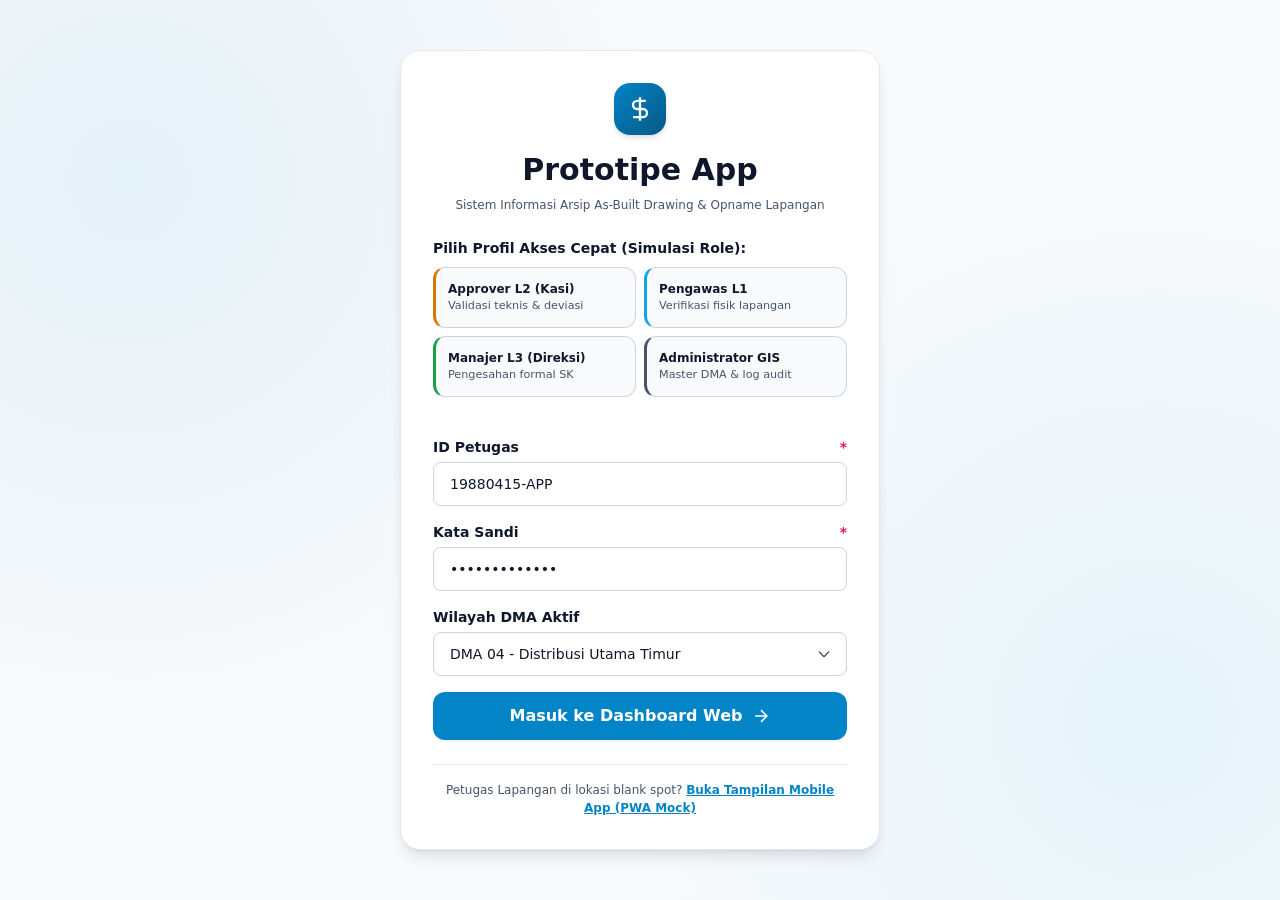
==== commit cbd7cb82: "fix: implementasi role switcher topbar, scoped tab approval inbox, dan visual state wewenang cr-002" ====
--- a/index.html
+++ b/index.html
@@ -101,21 +101,21 @@
     <div>
       <span class="form-label" style="margin-bottom: var(--space-2);">Pilih Profil Akses Cepat (Simulasi Role):</span>
       <div class="role-grid">
-        <a href="dashboard.html" class="role-card">
+        <a href="approval-inbox.html#content-l2" class="role-card" style="border-left: 3px solid var(--amber-600);">
           <span class="role-card__title">Approver L2 (Kasi)</span>
-          <span class="role-card__desc">Review teknis & deviasi</span>
+          <span class="role-card__desc">Validasi teknis & deviasi</span>
         </a>
-        <a href="approval-inbox.html" class="role-card">
-          <span class="role-card__title">Pengawas L1 / L3</span>
-          <span class="role-card__desc">Verifikasi lapangan & SK</span>
+        <a href="approval-inbox.html#content-l1" class="role-card" style="border-left: 3px solid var(--sky-500);">
+          <span class="role-card__title">Pengawas L1</span>
+          <span class="role-card__desc">Verifikasi fisik lapangan</span>
         </a>
-        <a href="dokumen-list.html" class="role-card">
-          <span class="role-card__title">Staff GIS / Admin</span>
-          <span class="role-card__desc">Katalog gambar & master</span>
+        <a href="approval-inbox.html#content-l3" class="role-card" style="border-left: 3px solid var(--green-600);">
+          <span class="role-card__title">Manajer L3 (Direksi)</span>
+          <span class="role-card__desc">Pengesahan formal SK</span>
         </a>
-        <a href="app/index.html" class="role-card" style="border-color: var(--sky-400); background-color: var(--sky-50);">
-          <span class="role-card__title" style="color: var(--sky-700);">📱 App Lapangan</span>
-          <span class="role-card__desc">Mode mobile surveyor</span>
+        <a href="admin-master.html" class="role-card" style="border-left: 3px solid var(--slate-600);">
+          <span class="role-card__title">Administrator GIS</span>
+          <span class="role-card__desc">Master DMA & log audit</span>
         </a>
       </div>
     </div>
--- a/css/02-components.css
+++ b/css/02-components.css
@@ -1018,3 +1018,181 @@
   color: var(--color-danger-text);
   border-color: var(--color-danger-base);
 }
+
+/* ====================================================================
+   14. MOLECULES: ROLE SWITCHER DROPDOWN / POPOVER
+   ==================================================================== */
+.role-switcher {
+  position: relative;
+  display: inline-block;
+}
+
+.role-switcher summary {
+  list-style: none;
+  display: inline-flex;
+  align-items: center;
+  gap: var(--space-2);
+  min-height: var(--min-touch-target);
+  padding: 0 var(--space-3);
+  background-color: var(--color-bg-surface);
+  border: 1.5px solid var(--color-border-default);
+  border-radius: var(--radius-full);
+  font-size: var(--font-xs);
+  font-weight: var(--font-semibold);
+  color: var(--color-text-main);
+  cursor: pointer;
+  user-select: none;
+  transition: all var(--transition-fast);
+}
+
+.role-switcher summary::-webkit-details-marker {
+  display: none;
+}
+
+.role-switcher summary:hover {
+  border-color: var(--color-primary-base);
+  background-color: var(--color-primary-surface);
+}
+
+.role-switcher[open] summary {
+  border-color: var(--color-primary-base);
+  box-shadow: 0 0 0 3px var(--sky-100);
+}
+
+.role-switcher__chevron {
+  width: 14px;
+  height: 14px;
+  color: var(--color-text-muted);
+  transition: transform var(--transition-fast);
+}
+
+.role-switcher[open] .role-switcher__chevron {
+  transform: rotate(180deg);
+}
+
+.role-switcher__menu {
+  position: absolute;
+  top: calc(100% + var(--space-2));
+  right: 0;
+  min-width: 280px;
+  background-color: var(--color-bg-card);
+  border: 1px solid var(--color-border-subtle);
+  border-radius: var(--radius-xl);
+  box-shadow: var(--shadow-xl);
+  padding: var(--space-2);
+  z-index: 100;
+  display: flex;
+  flex-direction: column;
+  gap: var(--space-1);
+  animation: dropdownIn 150ms cubic-bezier(0.4, 0, 0.2, 1);
+}
+
+@keyframes dropdownIn {
+  from { opacity: 0; transform: translateY(-6px); }
+  to { opacity: 1; transform: translateY(0); }
+}
+
+.role-switcher__item {
+  display: flex;
+  align-items: center;
+  gap: var(--space-3);
+  padding: var(--space-2) var(--space-3);
+  border-radius: var(--radius-lg);
+  min-height: var(--min-touch-target);
+  text-decoration: none;
+  color: var(--color-text-main);
+  transition: background-color var(--transition-fast);
+}
+
+.role-switcher__item:hover {
+  background-color: var(--slate-100);
+}
+
+.role-switcher__item.is-active {
+  background-color: var(--color-primary-surface);
+  font-weight: var(--font-bold);
+  border: 1px solid var(--color-primary-border);
+}
+
+/* ====================================================================
+   15. MOLECULES: SEMANTIC RADIO CARDS (MODAL PUTUSAN)
+   ==================================================================== */
+.radio-card {
+  display: flex;
+  align-items: flex-start;
+  gap: var(--space-3);
+  padding: var(--space-4);
+  border: 1.5px solid var(--color-border-default);
+  border-radius: var(--radius-lg);
+  background-color: var(--color-bg-card-subtle);
+  cursor: pointer;
+  transition: all var(--transition-fast);
+  min-height: var(--min-touch-target);
+}
+
+.radio-card:hover {
+  border-color: var(--color-primary-base);
+  background-color: var(--color-primary-surface);
+}
+
+.radio-card:has(input[type="radio"]:checked) {
+  border-color: var(--color-primary-base);
+  background-color: var(--color-primary-surface);
+  box-shadow: 0 0 0 2px var(--sky-200);
+}
+
+.radio-card--success:has(input[type="radio"]:checked) {
+  border-color: var(--color-success-base);
+  background-color: var(--green-50);
+  box-shadow: 0 0 0 2px var(--green-100);
+}
+
+.radio-card--warning:has(input[type="radio"]:checked) {
+  border-color: var(--color-warning-base);
+  background-color: var(--amber-50);
+  box-shadow: 0 0 0 2px var(--amber-100);
+}
+
+.radio-card--danger:has(input[type="radio"]:checked) {
+  border-color: var(--color-danger-base);
+  background-color: var(--rose-50);
+  box-shadow: 0 0 0 2px var(--rose-100);
+}
+
+/* ====================================================================
+   16. ORGANISMS: EMPTY STATE
+   ==================================================================== */
+.empty-state {
+  display: flex;
+  flex-direction: column;
+  align-items: center;
+  justify-content: center;
+  text-align: center;
+  padding: var(--space-10) var(--space-6);
+  gap: var(--space-3);
+}
+
+.empty-state__icon {
+  width: 60px;
+  height: 60px;
+  border-radius: var(--radius-full);
+  background-color: var(--color-success-bg);
+  color: var(--color-success-text);
+  display: flex;
+  align-items: center;
+  justify-content: center;
+  box-shadow: var(--shadow-sm);
+}
+
+.empty-state__title {
+  font-size: var(--font-lg);
+  font-weight: var(--font-bold);
+  color: var(--color-text-main);
+}
+
+.empty-state__desc {
+  font-size: var(--font-sm);
+  color: var(--color-text-muted);
+  max-width: 440px;
+  line-height: var(--leading-normal);
+}
--- a/css/03-web-layout.css
+++ b/css/03-web-layout.css
@@ -410,3 +410,26 @@
     height: 24px;
   }
 }
+
+/* MOBILE VIEWPORT ADJUSTMENTS (< 480px / 360px) */
+@media (max-width: 480px) {
+  .web-topbar {
+    gap: var(--space-2);
+  }
+
+  .web-topbar__brand-text {
+    display: none;
+  }
+
+  .role-switcher summary span:not(.badge__dot) {
+    max-width: 140px;
+    overflow: hidden;
+    text-overflow: ellipsis;
+    white-space: nowrap;
+  }
+
+  .role-switcher__menu {
+    right: -40px;
+    min-width: 260px;
+  }
+}
